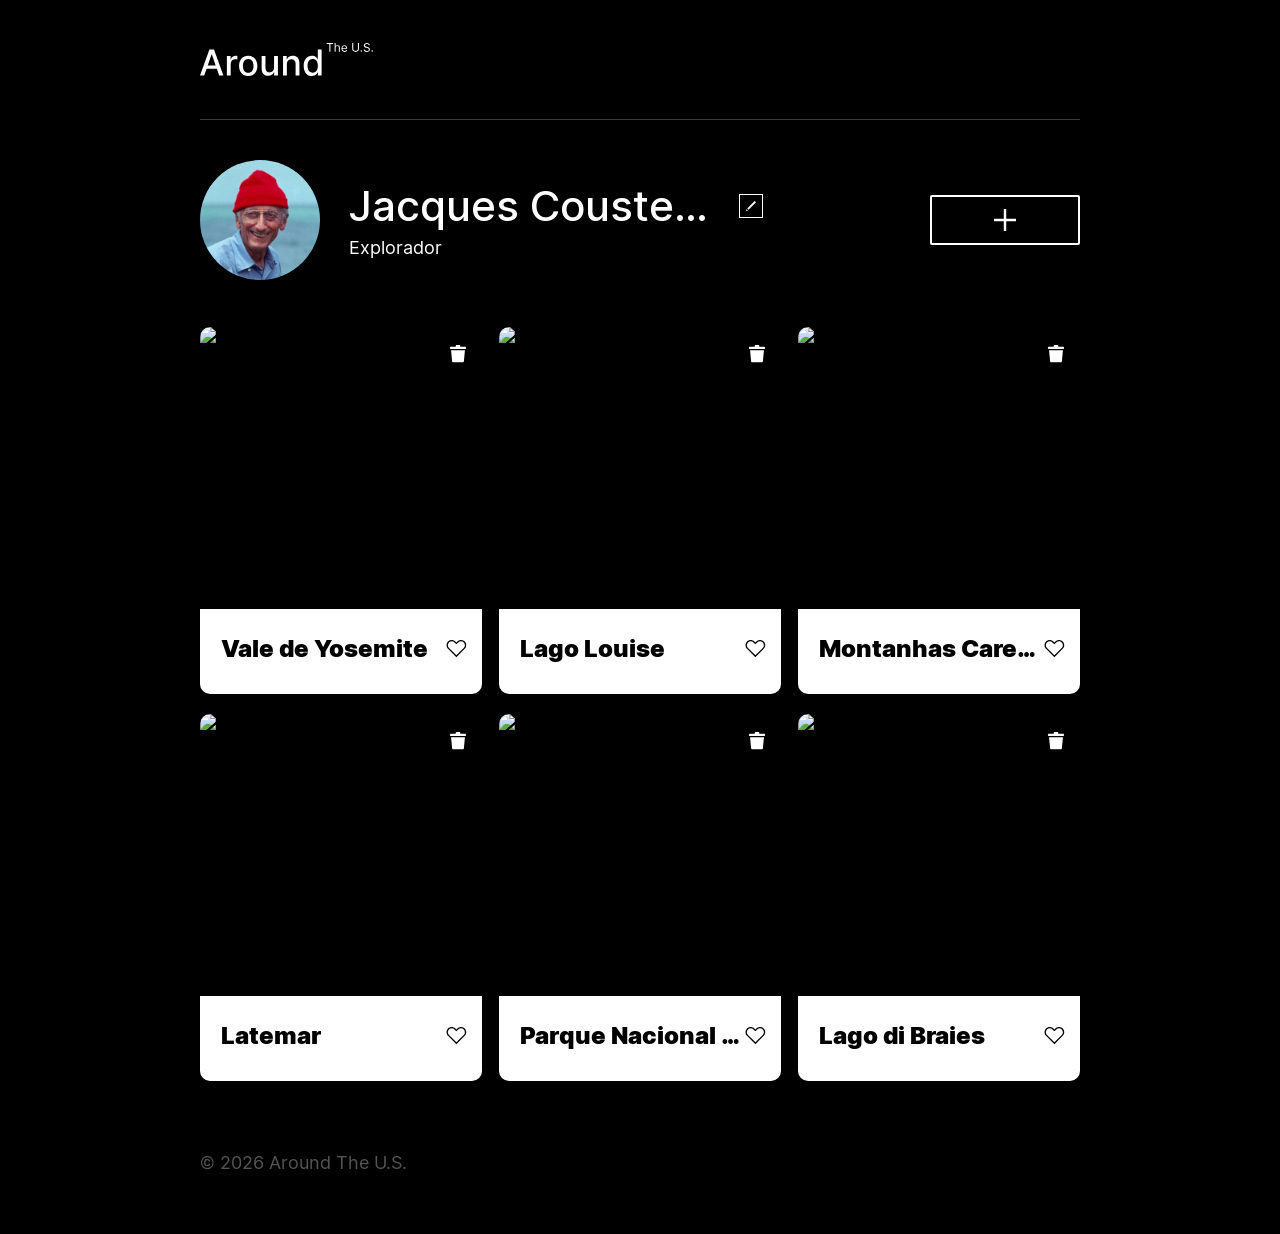
==== index.html @ b4259b06 "feat (profile edit modal): add form validation" ====
<!DOCTYPE html>
<html lang="pt">
  <head>
    <meta charset="UTF-8" />
    <meta content="width=device-width, initial-scale=1.0" name="viewport" />
    <meta content="ie=edge" http-equiv="X-UA-Compatible" />
    <title>Around The U.S.</title>
    <link href="./pages/index.css" rel="stylesheet" />
    <script src="./scripts/index.js" defer></script>
  </head>
  <body class="page">
    <div class="page__content">
      <header class="header page__section">
        <img
          alt="Logotipo Around The U.S."
          class="logo header__logo"
          src="./images/logo.svg"
        />
      </header>
      <main class="content">
        <section class="profile page__section">
          <img class="profile__image" src="./images/avatar.jpg" alt="Avatar" />
          <div class="profile__info">
            <h1 class="profile__title">Jacques Cousteau</h1>
            <button
              aria-label="Editar perfil"
              class="profile__edit-button"
              type="button"
            ></button>
            <p class="profile__description">Explorador</p>
          </div>
          <button
            aria-label="Adicionar cartão"
            class="profile__add-button"
            type="button"
          ></button>
        </section>
        <section class="cards page__section">
          <ul class="cards__list">
            <template id="card-template">
              <li class="card">
                <img
                  class="card__image"
                  src= ""
                  alt=""
                />
                <button
                  aria-label="Excluir cartão"
                  class="card__delete-button"
                  type="button"
                ></button>
                <div class="card__description">
                  <h2 class="card__title"></h2>
                  <button
                    aria-label="Botão de curtir"
                    class="card__like-button"
                    type="button"
                  ></button>
                </div>
              </li>
            </template>
          </ul>
        </section>
      </main>
      <footer class="footer page__section">
        <p class="footer__copyright">&copy; 2026 Around The U.S.</p>
      </footer>
      <div class="popup" id="edit-popup">
        <div class="popup__content">
          <button
            aria-label="Fechar pop-up"
            class="popup__close"
            type="button"
          ></button>
          <h3 class="popup__title">Editar perfil</h3>
          <form class="popup__form" id="edit-profile-form">
            <input required
              class="popup__input popup__input_type_name"
              id="name"
              name="name"
              placeholder="Nome"
              type="text"
              minlength="2"
              maxlength="40"
            />
            <span class="name-input-error popup__input-error"></span>
            <input required
              class="popup__input popup__input_type_description"
              id="description"
              name="description"
              placeholder="Sobre mim"
              type="text"
              minlength="2"
              maxlength="200"
            />
            <span class="description-input-error popup__input-error"></span>
            <button class="button popup__button" type="submit" disabled>Salvar</button>
          </form>
        </div>
      </div>
      <div class="popup" id="new-card-popup">
        <div class="popup__content">
          <button
            aria-label="Fechar pop-up"
            class="popup__close"
            type="button"
          ></button>
          <h3 class="popup__title">Novo local</h3>
          <form class="popup__form" id="new-card-form">
            <input
              class="popup__input popup__input_type_card-name"
              name="place-name"
              placeholder="Título"
              required
              type="text"
            />
            <input
              class="popup__input popup__input_type_url"
              name="link"
              placeholder="Link de Imagem"
              required
              type="url"
            />
            <button class="button popup__button" type="submit">Criar</button>
          </form>
        </div>
      </div>
      <div class="popup" id="image-popup">
        <div class="popup__content popup__content_content_image">
          <button
            aria-label="Fechar pop-up"
            class="popup__close"
            type="button"
          ></button>
          <img alt="" class="popup__image" src="#" />
          <p class="popup__caption"></p>
        </div>
      </div>
    </div>
    
  </body>
</html>
---- pages/index.css ----
@import url("../vendor/normalize.css");
@import url("../vendor/fonts.css");

@import url("../blocks/page.css");
@import url("../blocks/header.css");
@import url("../blocks/content.css");
@import url("../blocks/footer.css");
@import url("../blocks/profile.css");
@import url("../blocks/cards.css");
@import url("../blocks/card.css");
@import url("../blocks/popup.css");
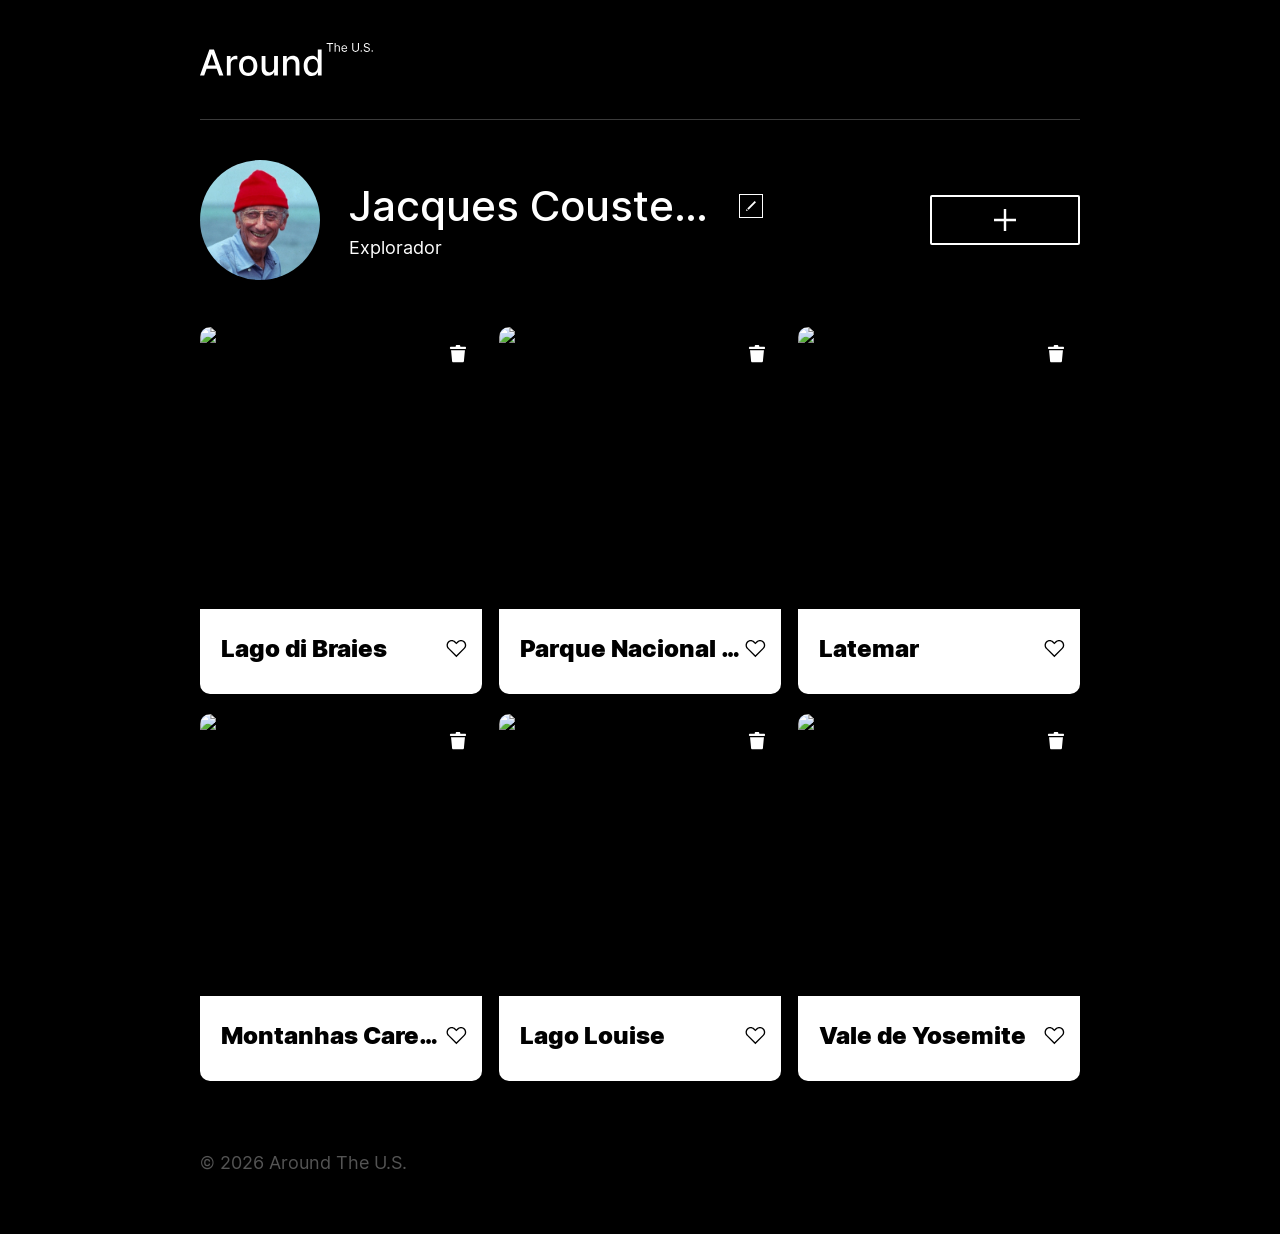
==== commit c947447a: "refactor: cards were changed from a functional paradigm to oop" ====
--- a/index.html
+++ b/index.html
@@ -6,7 +6,6 @@
     <meta content="ie=edge" http-equiv="X-UA-Compatible" />
     <title>Around The U.S.</title>
     <link href="./pages/index.css" rel="stylesheet" />
-    <script src="./scripts/index.js" defer></script>
   </head>
   <body class="page">
     <div class="page__content">
@@ -39,11 +38,7 @@
           <ul class="cards__list">
             <template id="card-template">
               <li class="card">
-                <img
-                  class="card__image"
-                  src= ""
-                  alt=""
-                />
+                <img class="card__image" src="" alt="" />
                 <button
                   aria-label="Excluir cartão"
                   class="card__delete-button"
@@ -74,7 +69,8 @@
           ></button>
           <h3 class="popup__title">Editar perfil</h3>
           <form class="popup__form" id="edit-profile-form">
-            <input required
+            <input
+              required
               class="popup__input popup__input_type_name"
               id="name"
               name="name"
@@ -84,7 +80,8 @@
               maxlength="40"
             />
             <span class="name-input-error popup__input-error"></span>
-            <input required
+            <input
+              required
               class="popup__input popup__input_type_description"
               id="description"
               name="description"
@@ -94,7 +91,9 @@
               maxlength="200"
             />
             <span class="description-input-error popup__input-error"></span>
-            <button class="button popup__button" type="submit" disabled>Salvar</button>
+            <button class="button popup__button" type="submit" disabled>
+              Salvar
+            </button>
           </form>
         </div>
       </div>
@@ -110,18 +109,26 @@
             <input
               class="popup__input popup__input_type_card-name"
               name="place-name"
+              id="place-name"
               placeholder="Título"
               required
               type="text"
+              minlength="2"
+              maxlength="30"
             />
+            <span class="place-name-input-error popup__input-error"></span>
             <input
               class="popup__input popup__input_type_url"
               name="link"
+              id="link"
               placeholder="Link de Imagem"
               required
               type="url"
             />
-            <button class="button popup__button" type="submit">Criar</button>
+            <span class="link-input-error popup__input-error"></span>
+            <button class="button popup__button" type="submit" disabled>
+              Criar
+            </button>
           </form>
         </div>
       </div>
@@ -137,6 +144,8 @@
         </div>
       </div>
     </div>
-    
+    <script type="module" src="./scripts/index.js"></script>
+    <script type="module" src="./scripts/card.js"></script>
+    <script type="module" src="./scripts/validate.js"></script>
   </body>
 </html>
